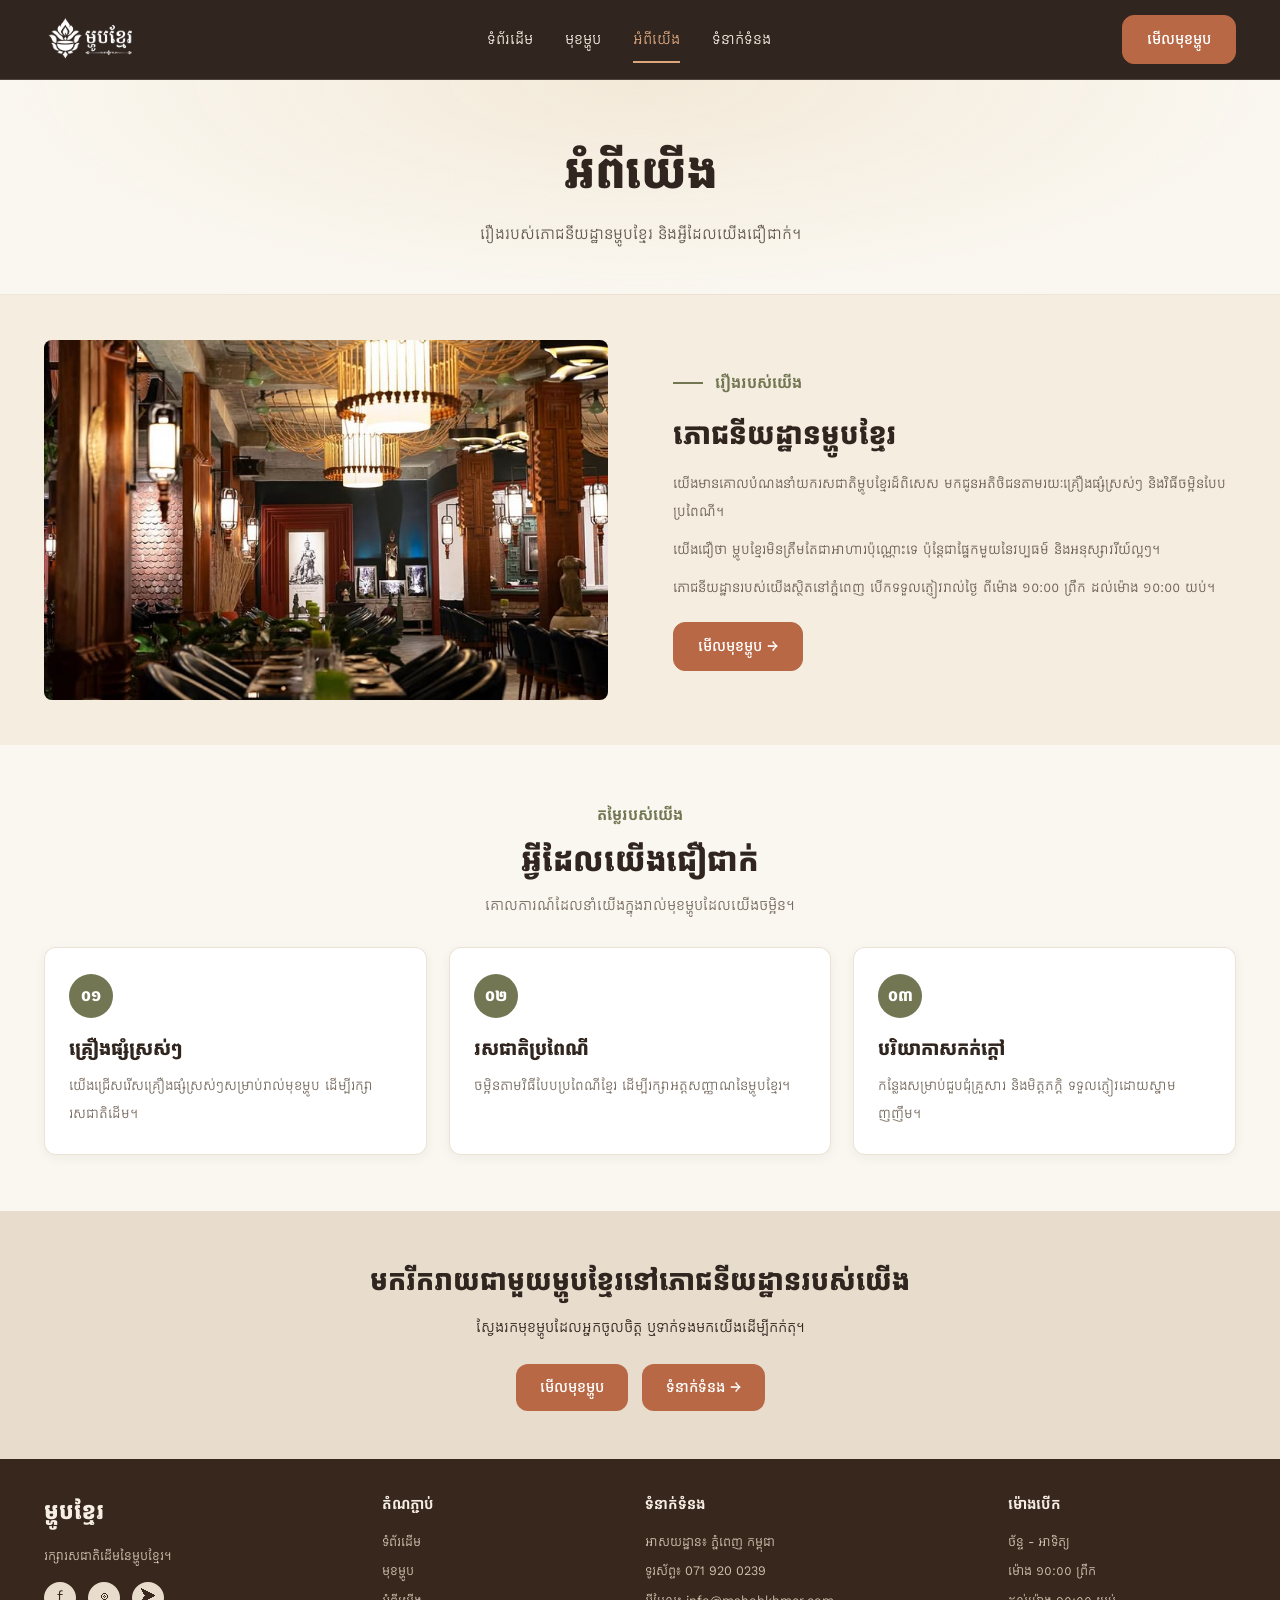
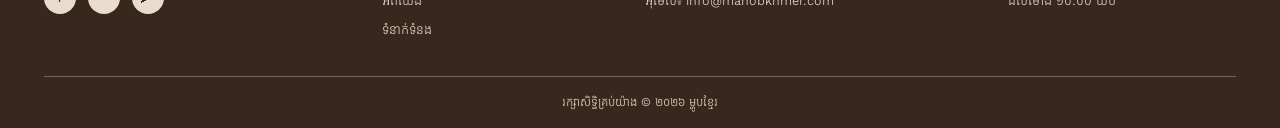
==== pages/about.html @ 367880a3 "first push" ====
<!DOCTYPE html>
<html lang="km">

<head>
    <meta charset="UTF-8">
    <meta name="viewport" content="width=device-width, initial-scale=1.0">

    <title>ម្ហូបខ្មែរ | ភោជនីយដ្ឋានខ្មែរ</title>

    <!-- Khmer font -->
    <link rel="preconnect" href="https://fonts.googleapis.com">
    <link rel="preconnect" href="https://fonts.gstatic.com" crossorigin>
    <link href="https://fonts.googleapis.com/css2?family=Kantumruy+Pro:wght@400;500;600;700&display=swap"
        rel="stylesheet">

    <!-- Custom CSS -->
    <link rel="stylesheet" href="../css/page.css">
    <link rel="stylesheet" href="../css/style.css">
</head>

<body>

    <!-- ================= NAVBAR ================= -->
    <header class="navbar">
        <nav class="container" aria-label="ម៉ឺនុយមេ">

            <!-- Logo -->
            <a href="index.html" class="logo">
                <img src="../images/logo.png" alt="ម្ហូបខ្មែរ" class="logo-img">
            </a>

            <!-- Navigation -->
            <div class="nav-links" id="nav-links">
                <a href="index.html" class="nav-link">ទំព័រដើម</a>
                <a href="menu.html" class="nav-link">មុខម្ហូប</a>
                <a href="about.html" class="nav-link active" aria-current="page">អំពីយើង</a>
                <a href="contact.html" class="nav-link">ទំនាក់ទំនង</a>
            </div>

            <!-- CTA button -->
            <a href="menu.html" class="btn-primary nav-cta">
                មើលមុខម្ហូប
            </a>

            <!-- Mobile menu button -->
            <button class="nav-toggle" type="button" aria-label="បើក/បិទម៉ឺនុយ" aria-expanded="false"
                aria-controls="nav-links">
                <span></span>
                <span></span>
                <span></span>
            </button>

        </nav>
    </header>


    <main>

        <!-- ================= PAGE BANNER ================= -->
        <section class="page-hero">

                <h1>អំពីយើង</h1>

                <p class="page-lead">
                    រឿងរបស់ភោជនីយដ្ឋានម្ហូបខ្មែរ
                    និងអ្វីដែលយើងជឿជាក់។
                </p>
            </div>
        </section>


        <!-- ================= OUR STORY ================= -->
        <section class="about-section" id="story">

            <div class="container about-grid">

                <div class="about-image">
                    <img src="../images/restaurant.png" alt="បរិយាកាសភោជនីយដ្ឋានម្ហូបខ្មែរ" loading="lazy">
                </div>

                <div class="about-content">

                    <p class="eyebrow">
                        <span class="eyebrow-line"></span>
                        រឿងរបស់យើង
                    </p>

                    <h2>ភោជនីយដ្ឋានម្ហូបខ្មែរ</h2>

                    <p>
                        យើងមានគោលបំណងនាំយករសជាតិម្ហូបខ្មែរដ៏ពិសេស
                        មកជូនអតិថិជនតាមរយៈគ្រឿងផ្សំស្រស់ៗ
                        និងវិធីចម្អិនបែបប្រពៃណី។
                    </p>

                    <p>
                        យើងជឿថា ម្ហូបខ្មែរមិនត្រឹមតែជាអាហារប៉ុណ្ណោះទេ
                        ប៉ុន្តែជាផ្នែកមួយនៃវប្បធម៌ និងអនុស្សាវរីយ៍ល្អៗ។
                    </p>

                    <p>
                        ភោជនីយដ្ឋានរបស់យើងស្ថិតនៅភ្នំពេញ
                        បើកទទួលភ្ញៀវរាល់ថ្ងៃ ពីម៉ោង ១០:០០ ព្រឹក ដល់ម៉ោង ១០:០០ យប់។
                    </p>

                    <a href="menu.html" class="btn-primary about-button">
                        មើលមុខម្ហូប →
                    </a>

                </div>

            </div>
        </section>


        <!-- ================= VALUES ================= -->
        <section class="values-section">
            <div class="container">

                <div class="section-heading">
                    <p class="section-label">តម្លៃរបស់យើង</p>

                    <h2>អ្វីដែលយើងជឿជាក់</h2>

                    <p>គោលការណ៍ដែលនាំយើងក្នុងរាល់មុខម្ហូបដែលយើងចម្អិន។</p>
                </div>

                <div class="values-grid">

                    <article class="value-card">
                        <div class="value-number">០១</div>
                        <h3>គ្រឿងផ្សំស្រស់ៗ</h3>
                        <p>
                            យើងជ្រើសរើសគ្រឿងផ្សំស្រស់ៗសម្រាប់រាល់មុខម្ហូប
                            ដើម្បីរក្សារសជាតិដើម។
                        </p>
                    </article>

                    <article class="value-card">
                        <div class="value-number">០២</div>
                        <h3>រសជាតិប្រពៃណី</h3>
                        <p>
                            ចម្អិនតាមវិធីបែបប្រពៃណីខ្មែរ
                            ដើម្បីរក្សាអត្តសញ្ញាណនៃម្ហូបខ្មែរ។
                        </p>
                    </article>

                    <article class="value-card">
                        <div class="value-number">០៣</div>
                        <h3>បរិយាកាសកក់ក្តៅ</h3>
                        <p>
                            កន្លែងសម្រាប់ជួបជុំគ្រួសារ និងមិត្តភក្តិ
                            ទទួលភ្ញៀវដោយស្នាមញញឹម។
                        </p>
                    </article>

                </div>

            </div>
        </section>


        <!-- ================= CTA ================= -->
        <section class="cta-band">
            <div class="container">
                <h2>មករីករាយជាមួយម្ហូបខ្មែរនៅភោជនីយដ្ឋានរបស់យើង</h2>
                <p>ស្វែងរកមុខម្ហូបដែលអ្នកចូលចិត្ត ឬទាក់ទងមកយើងដើម្បីកក់តុ។</p>
                <div class="cta-buttons">
                    <a href="menu.html" class="btn-light">មើលមុខម្ហូប</a>
                    <a href="contact.html" class="btn-ghost">ទំនាក់ទំនង →</a>
                </div>
            </div>
        </section>

    </main>


    <!-- ================= FOOTER ================= -->
    <footer class="footer">

        <div class="container">

            <div class="footer-grid">

                <!-- Brand -->
                <div>
                    <a href="index.html" class="footer-logo">
                        ម្ហូបខ្មែរ
                    </a>

                    <p class="footer-description">
                        រក្សារសជាតិដើមនៃម្ហូបខ្មែរ។
                    </p>
                    <div class="social-links">
                        <a href="#" aria-label="Facebook">f</a>
                        <a href="#" aria-label="Instagram">◎</a>
                        <a href="#" aria-label="Telegram">➤</a>
                    </div>
                </div>


                <!-- Quick links -->
                <div>
                    <h3>តំណភ្ជាប់</h3>
                    <ul>
                        <li><a href="index.html">ទំព័រដើម</a></li>
                        <li><a href="menu.html">មុខម្ហូប</a></li>
                        <li><a href="about.html">អំពីយើង</a></li>
                        <li><a href="contact.html">ទំនាក់ទំនង</a></li>
                    </ul>
                </div>


                <!-- Contact -->
                <div>
                    <h3>ទំនាក់ទំនង</h3>
                    <ul>
                        <li>អាសយដ្ឋាន៖ ភ្នំពេញ កម្ពុជា</li>
                        <li>ទូរស័ព្ទ៖ <a href="tel:0719200239">071 920 0239</a></li>
                        <li>អ៊ីមែល៖ <a href="mailto:info@mahobkhmer.com">info@mahobkhmer.com</a></li>
                    </ul>
                </div>


                <!-- Opening hours -->
                <div>
                    <h3>ម៉ោងបើក</h3>
                    <p>ច័ន្ទ - អាទិត្យ</p>
                    <p>ម៉ោង ១០:០០ ព្រឹក</p>
                    <p>ដល់ម៉ោង ១០:០០ យប់</p>
                </div>

            </div>

            <div class="footer-bottom">
                <p>រក្សាសិទ្ធិគ្រប់យ៉ាង © ២០២៦ ម្ហូបខ្មែរ</p>
            </div>

        </div>

    </footer>


    <!-- Mobile menu toggle -->
    <script>
        const toggle = document.querySelector(".nav-toggle");
        const links = document.getElementById("nav-links");

        toggle.addEventListener("click", () => {
            const open = links.classList.toggle("is-open");
            toggle.setAttribute("aria-expanded", open);
        });

        links.addEventListener("click", (e) => {
            if (e.target.closest("a")) {
                links.classList.remove("is-open");
                toggle.setAttribute("aria-expanded", "false");
            }
        });
    </script>

</body>

</html>
---- css/page.css ----
/* ========================================
   PAGES.CSS: shared by menu, about, contact
   Load AFTER style.css (uses its colour variables)
======================================== */

/* ----- Page banner ----- */
.page-hero {
    padding: 56px 0 44px;
    text-align: center;
    background:
        radial-gradient(ellipse at 50% 0%, #F3E9D8 0%, rgba(250, 247, 240, 0) 70%),
        var(--ivory);
    border-bottom: 1px solid rgba(232, 221, 204, 0.6);
}

.page-hero h1 {
    font-size: clamp(32px, 4.4vw, 48px);
    font-weight: 700;
    line-height: 1.5;
    letter-spacing: -0.5px;
    color: var(--espresso);
}

.page-lead {
    max-width: 560px;
    margin: 10px auto 0;
    color: #62584F;
    font-size: 16px;
    line-height: 2;
    text-wrap: pretty;
}


/* ----- Menu page ----- */
.menu-tabs {
    position: sticky;
    top: var(--navbar-height);
    z-index: 50;
    background: rgba(250, 247, 240, 0.96);
    border-bottom: 1px solid rgba(232, 221, 204, 0.6);
}

.menu-tabs-inner {
    display: flex;
    gap: 10px;
    padding-top: 14px;
    padding-bottom: 14px;
    overflow-x: auto;
    scrollbar-width: none;
}

.menu-tabs-inner::-webkit-scrollbar {
    display: none;
}

.menu-tab {
    flex-shrink: 0;
    padding: 6px 18px;
    border: 1px solid var(--sand);
    border-radius: 999px;
    background: var(--white);
    color: var(--espresso);
    font-size: 14px;
    transition: all 0.2s ease;
}

.menu-tab:hover {
    border-color: var(--terracotta);
    background: var(--terracotta);
    color: var(--white);
}

.menu-category {
    padding: 44px 0 8px;
}

.category-title {
    display: flex;
    align-items: center;
    gap: 14px;
    margin-bottom: 22px;
}

.category-title h2 {
    font-size: 26px;
    font-weight: 700;
    line-height: 1.6;
    color: var(--espresso);
}

.category-title .eyebrow-line {
    width: 30px;
}

.category-count {
    color: #766A5F;
    font-size: 14px;
}

.menu-grid {
    display: grid;
    grid-template-columns: repeat(auto-fill, minmax(240px, 1fr));
    gap: 22px;
}


/* ----- Call-to-action band ----- */
.cta-band {
    margin-top: 56px;
    padding: 48px 0;
    background: var(--sand);
    color: var(--espresso);
    text-align: center;
}

.cta-band h2 {
    font-size: 28px;
    font-weight: 700;
    line-height: 1.6;
    text-wrap: balance;
}

.cta-band p {
    max-width: 520px;
    margin: 8px auto 0;
    color: var(--espresso);
    font-size: 15px;
    line-height: 2;
}

.cta-buttons {
    display: flex;
    flex-wrap: wrap;
    justify-content: center;
    gap: 14px;
    margin-top: 22px;
}

.btn-light {
    display: inline-block;
    padding: 10px 24px;
    border-radius: 12px;
    background: var(--terracotta);
    color: var(--white);
    font-size: 15px;
    font-weight: 500;
    transition: all 0.25s ease;
}

.btn-light:hover {
    transform: translateY(-2px);
    background: var(--terracotta-dark);
}

.btn-ghost {
    display: inline-block;
    padding: 10px 24px;
    border-radius: 12px;
    background: var(--terracotta);
    color: var(--white);
    font-size: 15px;
    font-weight: 500;
    transition: all 0.25s ease;
}

.btn-ghost:hover {
    background: var(--terracotta-dark);
    color: var(--white);
}


/* ----- About page ----- */
.values-section {
    padding: 56px 0 0;
}

.values-grid {
    display: grid;
    grid-template-columns: repeat(3, minmax(0, 1fr));
    gap: 22px;
}

.value-card {
    padding: 26px 24px;
    background: var(--white);
    border: 1px solid rgba(232, 221, 204, 0.8);
    border-radius: 12px;
    box-shadow: 0 3px 12px rgba(48, 37, 31, 0.05);
    transition: transform 0.3s ease, box-shadow 0.3s ease;
}

.value-card:hover {
    transform: translateY(-5px);
    box-shadow: 0 12px 25px rgba(48, 37, 31, 0.10);
}

.value-number {
    display: flex;
    align-items: center;
    justify-content: center;
    width: 44px;
    height: 44px;
    margin-bottom: 14px;
    border-radius: 50%;
    background: var(--olive);
    color: var(--white);
    font-weight: 700;
}

.value-card h3 {
    margin-bottom: 6px;
    font-size: 19px;
    font-weight: 700;
}

.value-card p {
    color: #766A5F;
    font-size: 14px;
    line-height: 2;
}


/* ----- Contact page ----- */
.contact-section {
    padding: 56px 0;
}

.contact-grid {
    display: grid;
    grid-template-columns: 0.9fr 1.1fr;
    gap: 40px;
    align-items: start;
}

.contact-info {
    display: flex;
    flex-direction: column;
    gap: 14px;
}

.contact-item {
    display: flex;
    align-items: flex-start;
    gap: 14px;
    padding: 16px 18px;
    background: var(--white);
    border: 1px solid rgba(232, 221, 204, 0.8);
    border-radius: 12px;
}

.contact-icon {
    display: flex;
    align-items: center;
    justify-content: center;
    width: 40px;
    height: 40px;
    flex-shrink: 0;
    border-radius: 50%;
    background: #F3E9D8;
    color: var(--terracotta-dark);
}

.contact-icon svg {
    width: 20px;
    height: 20px;
    fill: none;
    stroke: currentColor;
    stroke-width: 1.8;
    stroke-linecap: round;
    stroke-linejoin: round;
}

.contact-item strong {
    display: block;
    font-size: 15px;
    font-weight: 700;
}

.contact-item span,
.contact-item a {
    color: #766A5F;
    font-size: 14px;
    overflow-wrap: anywhere;
}

.contact-item a:hover {
    color: var(--terracotta-dark);
}

.contact-form {
    padding: 28px;
    background: var(--white);
    border: 1px solid rgba(232, 221, 204, 0.8);
    border-radius: 14px;
    box-shadow: 0 8px 24px rgba(48, 37, 31, 0.06);
}

.contact-form h2 {
    margin-bottom: 4px;
    font-size: 24px;
    font-weight: 700;
    line-height: 1.6;
}

.form-note {
    margin-bottom: 20px;
    color: #766A5F;
    font-size: 14px;
}

.form-row {
    display: grid;
    grid-template-columns: 1fr 1fr;
    gap: 16px;
}

.form-group {
    margin-bottom: 16px;
}

.form-group label {
    display: block;
    margin-bottom: 4px;
    font-size: 14px;
    font-weight: 600;
}

.form-group input,
.form-group textarea {
    width: 100%;
    padding: 11px 14px;
    border: 1px solid var(--sand);
    border-radius: 12px;
    background: var(--ivory);
    color: var(--espresso);
    font-family: inherit;
    font-size: 15px;
    transition: border-color 0.2s ease, box-shadow 0.2s ease;
}

.form-group textarea {
    min-height: 140px;
    resize: vertical;
}

.form-group input:focus,
.form-group textarea:focus {
    outline: none;
    border-color: var(--terracotta);
    box-shadow: 0 0 0 3px rgba(185, 104, 69, 0.15);
}

button.btn-primary {
    cursor: pointer;
    font-family: inherit;
}

.map-wrap {
    margin-top: 40px;
    overflow: hidden;
    border: 1px solid rgba(232, 221, 204, 0.8);
    border-radius: 14px;
    box-shadow: 0 8px 24px rgba(48, 37, 31, 0.06);
}

.map-wrap iframe {
    display: block;
    width: 100%;
    height: 340px;
    border: 0;
}


/* ----- Responsive ----- */
@media (max-width: 1024px) {
    .contact-grid {
        grid-template-columns: 1fr;
        gap: 28px;
    }
}

@media (max-width: 768px) {
    .values-grid {
        grid-template-columns: 1fr;
    }

    .page-hero {
        padding: 40px 0 32px;
    }

    .category-title h2 {
        font-size: 22px;
    }

    .cta-band h2 {
        font-size: 23px;
    }
}

@media (max-width: 640px) {
    .menu-grid {
        grid-template-columns: 1fr;
        gap: 18px;
    }

    .form-row {
        grid-template-columns: 1fr;
        gap: 0;
    }

    .contact-form {
        padding: 22px 18px;
    }

    .map-wrap iframe {
        height: 280px;
    }
}
---- css/style.css ----
/* ========================================
   1. DESIGN SYSTEM
======================================== */
:root {
    --ivory: #FAF7F0;
    --white: #FFFFFF;
    --espresso: #30251F;
    --olive: #727653;
    --sand: #E8DDCC;
    --terracotta: #B96845;
    --terracotta-dark: #965035;

    /* Navbar colours (espresso navbar) */
    --nav-text: #F7EFE3;
    --nav-accent: #DCA77E;
    --nav-line: rgba(232, 221, 204, 0.18);

    --navbar-height: 80px;
    --container-width: 1240px;
    --gutter: 24px;
}

* {
    box-sizing: border-box;
    margin: 0;
    padding: 0;
}

html {
    scroll-behavior: smooth;
    scroll-padding-top: var(--navbar-height);
}

body {
    font-family: "Kantumruy Pro", sans-serif;
    background: var(--ivory);
    color: var(--espresso);
    line-height: 1.8;
    overflow-x: hidden;
}

/* Space for the fixed navbar */
main {
    padding-top: var(--navbar-height);
}

a {
    text-decoration: none;
    color: inherit;
}

img {
    display: block;
    width: 100%;
    object-fit: cover;
}

ul {
    list-style: none;
}

:focus-visible {
    outline: 2px solid var(--terracotta);
    outline-offset: 3px;
}

/* Keep page content inside the viewport */
.container {
    width: 100%;
    max-width: var(--container-width);
    margin-left: auto;
    margin-right: auto;
    padding-left: var(--gutter);
    padding-right: var(--gutter);
}


/* ========================================
   2. NAVBAR (espresso)
======================================== */
.navbar {
    position: fixed;
    top: 0;
    left: 0;
    width: 100%;
    height: var(--navbar-height);
    z-index: 1000;
    background: var(--espresso);
    border-bottom: 1px solid var(--nav-line);
}

.navbar :focus-visible {
    outline-color: var(--nav-accent);
}

.navbar nav {
    display: flex;
    align-items: center;
    justify-content: space-between;
    gap: 24px;
    height: 100%;
}

.logo {
    flex-shrink: 0;
}

.logo-img {
    height: 100px;
    width: auto;
    /* If your logo is dark and hard to see on espresso, uncomment this
       to turn it cream-white:
    filter: brightness(0) invert(1); */
}

.nav-links {
    display: flex;
    align-items: center;
    gap: 32px;
}

.nav-link {
    position: relative;
    color: var(--nav-text);
    font-size: 15px;
    transition: color 0.2s ease;
}

.nav-link:hover,
.nav-link.active {
    color: var(--nav-accent);
}

.nav-link.active::after {
    content: "";
    position: absolute;
    bottom: -10px;
    left: 0;
    width: 100%;
    height: 2px;
    background: var(--nav-accent);
}

.nav-cta {
    flex-shrink: 0;
}

.nav-toggle {
    display: none;
    flex-direction: column;
    justify-content: center;
    gap: 5px;
    width: 42px;
    height: 42px;
    padding: 10px;
    border: 1px solid rgba(232, 221, 204, 0.35);
    border-radius: 10px;
    background: transparent;
    cursor: pointer;
}

.nav-toggle span {
    display: block;
    height: 2px;
    background: var(--nav-text);
    transition: transform 0.2s ease, opacity 0.2s ease;
}

.nav-toggle[aria-expanded="true"] span:nth-child(1) {
    transform: translateY(7px) rotate(45deg);
}

.nav-toggle[aria-expanded="true"] span:nth-child(2) {
    opacity: 0;
}

.nav-toggle[aria-expanded="true"] span:nth-child(3) {
    transform: translateY(-7px) rotate(-45deg);
}


/* ========================================
   3. BUTTONS
======================================== */
.btn-primary,
.btn-outline {
    display: inline-block;
    padding: 10px 24px;
    border-radius: 12px;
    font-size: 15px;
    font-weight: 500;
    text-align: center;
    transition: all 0.25s ease;
}

.btn-primary {
    color: var(--white);
    background: var(--terracotta);
    border: 1px solid var(--terracotta);
}

.btn-primary:hover {
    background: var(--terracotta-dark);
    border-color: var(--terracotta-dark);
    color: var(--white);
    transform: translateY(-2px);
}

.btn-outline {
    color: var(--terracotta-dark);
    background: transparent;
    border: 1px solid var(--terracotta);
}

.btn-outline:hover {
    background: var(--terracotta);
    color: var(--white);
}


/* ========================================
   4. HERO SECTION
======================================== */
.hero {
    position: relative;
    isolation: isolate;          /* makes z-index: -1 work */
    overflow: hidden;
    background:
        radial-gradient(ellipse at 76% 45%, #F3E9D8 0%, rgba(250, 247, 240, 0) 60%),
        var(--ivory);
}

.hero::before {
    content: "";
    position: absolute;
    inset: 0;
    z-index: -1;
    background: url("../images/pattern-khmer.png") center / 260px repeat;
    mix-blend-mode: multiply;
    opacity: 0.14;
    -webkit-mask-image: linear-gradient(to bottom, #000 55%, transparent 100%);
    mask-image: linear-gradient(to bottom, #000 55%, transparent 100%);
    pointer-events: none;
}

.hero-grid {
    display: grid;
    grid-template-columns: 1.05fr 0.95fr;
    align-items: center;
    gap: 48px;
    min-height: min(calc(100vh - var(--navbar-height)), 810px);
    padding-top: 56px;
    padding-bottom: 64px;
}

.hero-content {
    position: relative;
    z-index: 2;
}

.eyebrow {
    display: flex;
    align-items: center;
    gap: 12px;
    color: var(--olive);
    font-size: 16px;
    font-weight: 600;
    margin-bottom: 14px;
}

.eyebrow-line {
    width: 30px;
    height: 2px;
    flex-shrink: 0;
    background: var(--olive);
}

.hero h1 {
    font-size: clamp(40px, 4.6vw, 62px);
    font-weight: 700;
    line-height: 1.45;
    letter-spacing: -1px;
    color: var(--espresso);
}

.hero h1 span {
    color: var(--terracotta);
}

.hero-description {
    max-width: 480px;
    margin-top: 18px;
    color: #62584F;
    font-size: 17px;
    line-height: 2;
    text-wrap: pretty;
}

.hero-buttons {
    display: flex;
    flex-wrap: wrap;
    gap: 16px;
    margin-top: 26px;
}

/* Facts row */
.hero-facts {
    display: flex;
    flex-wrap: wrap;
    gap: 14px 32px;
    max-width: 520px;
    margin-top: 36px;
    padding-top: 22px;
    border-top: 1px solid var(--sand);
}

.hero-facts strong {
    display: block;
    color: var(--espresso);
    font-size: 14px;
    font-weight: 700;
}

.hero-facts span {
    color: #766A5F;
    font-size: 13px;
}

/* Arched image */
.hero-visual {
    position: relative;
    justify-self: center;
    width: 100%;
    max-width: 440px;
}

.hero-visual::before {
    content: "";
    position: absolute;
    inset: 0;
    transform: translate(18px, 18px);
    border: 2px solid var(--terracotta);
    border-radius: 50% 50% 24px 24px / 36% 36% 24px 24px;
    opacity: 0.55;
}

/* Smooth animation for every moving part */
.hero-visual::before,
.hero-arch,
.hero-arch img,
.hero-circle,
.hero-dish-card {
    transition-property: transform, box-shadow, opacity;
    transition-duration: 0.5s;
    transition-timing-function: cubic-bezier(0.22, 1, 0.36, 1);
}

@media (hover: hover) {

    /* Outline frame snaps closer to the image */
    .hero-visual:hover::before {
        transform: translate(8px, 8px);
        opacity: 0.9;
    }

    /* Image lifts, shadow deepens, photo slowly zooms */
    .hero-visual:hover .hero-arch {
        transform: translateY(-6px);
        box-shadow: 0 34px 64px rgba(48, 37, 31, 0.26);
    }

    .hero-visual:hover .hero-arch img {
        transform: scale(1.07);
    }

    /* Olive badge moves right and up (fixed: translate, not translateY) */
    .hero-visual:hover .hero-circle {
        transform: translate(8px, -8px);
    }

    /* Dish card floats up; lifts higher when hovered directly */
    .hero-visual:hover .hero-dish-card {
        transform: translateY(-8px);
    }

    .hero-visual .hero-dish-card:hover {
        transform: translateY(-12px) scale(1.05);
        box-shadow: 0 22px 40px rgba(48, 37, 31, 0.22);
    }
}

.hero-arch {
    position: relative;
    aspect-ratio: 4 / 5;
    overflow: hidden;
    background: var(--sand);
    border-radius: 50% 50% 24px 24px / 36% 36% 24px 24px;
    box-shadow: 0 24px 50px rgba(48, 37, 31, 0.18);
}

.hero-arch img {
    height: 100%;
}

/* Round olive badge */
.hero-circle {
    position: absolute;
    z-index: 2;
    top: 28px;
    right: -28px;
    display: grid;
    place-content: center;
    width: 96px;
    height: 96px;
    border: 4px solid var(--ivory);
    border-radius: 50%;
    background: var(--olive);
    color: var(--white);
    font-size: 13px;
    font-weight: 600;
    line-height: 1.5;
    text-align: center;
    box-shadow: 0 10px 24px rgba(48, 37, 31, 0.18);
}

/* Floating dish card */
.hero-dish-card {
    position: absolute;
    z-index: 2;
    left: -36px;
    bottom: 56px;
    display: flex;
    flex-direction: column;
    padding: 14px 20px;
    background: var(--white);
    border: 1px solid rgba(232, 221, 204, 0.8);
    border-radius: 14px;
    box-shadow: 0 14px 32px rgba(48, 37, 31, 0.14);
    line-height: 1.6;
    transition: transform 0.25s ease;
}

.hero-dish-card:hover {
    transform: translateY(-4px);
}

.hero-dish-label {
    color: var(--olive);
    font-size: 12px;
    font-weight: 600;
}

.hero-dish-card strong {
    color: var(--espresso);
    font-size: 18px;
    font-weight: 700;
}

.hero-dish-price {
    color: var(--terracotta-dark);
    font-size: 14px;
    font-weight: 700;
}

/* ========================================
   SPECIALTY SECTION
======================================== */
.specialty-section {
    padding: 55px 0 35px;
    background: var(--ivory);
    border-top: 1px solid var(--sand);
}

.specialty-row {
    display: grid;
    grid-template-columns: 1fr 1fr;
    align-items: center;
    gap: 56px;
    margin-bottom: 40px;
}

.food-card:hover {
    transform: translateY(-5px);
    box-shadow: 0 12px 25px rgba(48, 37, 31, 0.10);
}

.specialty-image img {
    height: 340px;
    border-radius: 12px;
    box-shadow: 0 12px 30px rgba(48, 37, 31, 0.12);
    transition: transform 0.3s ease,
        box-shadow 0.3s ease;
}

.specialty-image img:hover {
    transform: translateY(-5px);
    box-shadow: 0 12px 30px rgba(48, 37, 31, 0.12);
}

.specialty-content h2 {
    margin-bottom: 12px;
    color: var(--espresso);
    font-size: 30px;
    font-weight: 700;
    line-height: 1.6;
    text-wrap: balance;
}

.specialty-content > p:not(.eyebrow) {
    margin-bottom: 20px;
    max-width: 460px;
    color: #6B5F54;
    font-size: 15px;
    line-height: 2;
    text-wrap: pretty;
}

/* Row 2: put the text on the left, image on the right */
.specialty-row.reverse .specialty-image {
    order: 2;
}

@media (max-width: 1024px) {
    .specialty-row {
        gap: 32px;
    }

    .specialty-image img {
        height: 280px;
    }
}

@media (max-width: 640px) {
    .specialty-row {
        grid-template-columns: 1fr;
        gap: 22px;
        margin-bottom: 36px;
    }

    .specialty-row.reverse .specialty-image {
        order: 0;
    }

    .specialty-image img {
        height: 230px;
    }

    .specialty-content h2 {
        font-size: 25px;
    }
}

/* ========================================
   5. SECTION HEADINGS
======================================== */
.all-section {
    padding: 35px 0 55px;
    background: var(--ivory);
}

.section-heading {
    text-align: center;
    margin-bottom: 28px;
}

.section-label {
    color: var(--olive);
    font-weight: 600;
    margin-bottom: 5px;
}

.section-heading h2,
.about-content h2 {
    color: var(--espresso);
    font-size: 32px;
    font-weight: 700;
    line-height: 1.6;
}

.section-heading>p:last-child {
    margin-top: 6px;
    color: #766A5F;
    font-size: 15px;
}


/* ========================================
   6. FOOD CARDS
======================================== */
.food-grid {
    display: grid;
    grid-template-columns: repeat(4, minmax(0, 1fr));
    gap: 22px;
}

.food-card {
    overflow: hidden;
    background: var(--white);
    border: 1px solid rgba(232, 221, 204, 0.8);
    border-radius: 10px;
    box-shadow: 0 3px 12px rgba(48, 37, 31, 0.05);
    transition: transform 0.3s ease,
        box-shadow 0.3s ease;
}

.food-card:hover {
    transform: translateY(-5px);
    box-shadow: 0 12px 25px rgba(48, 37, 31, 0.10);
}

.food-image {
    height: 155px;
    object-fit: cover;
}

.food-content {
    padding: 12px;
}

.food-category {
    color: var(--olive);
    font-size: 12px;
    font-weight: 500;
}

.food-content h3 {
    margin-top: 4px;
    font-size: 19px;
    font-weight: 700;
}

.food-description {
    min-height: 58px;
    margin-top: 8px;
    color: #766A5F;
    font-size: 13px;
    line-height: 1.9;
}

.food-footer {
    display: flex;
    justify-content: space-between;
    align-items: center;
    flex-wrap: wrap;
    gap: 6px;
    margin-top: 12px;
}

.food-price {
    color: var(--terracotta-dark);
    font-size: 14px;
    font-weight: 700;
}

.food-link {
    color: var(--terracotta-dark);
    font-size: 12px;
    transition: color 0.2s ease;
}

.food-link:hover {
    color: var(--terracotta);
}


/* ========================================
   7. ABOUT SECTION
======================================== */
.about-section {
    padding: 45px 0;
    background: #F5EDDF;
}

.about-grid {
    display: grid;
    grid-template-columns: 1fr 1fr;
    align-items: center;
    gap: 65px;
}

.about-image img {
    height: 360px;
    border-radius: 8px;
    object-fit: cover;
    transition: transform 0.3s ease,
        box-shadow 0.3s ease;
}

.about-image img:hover{
    transform: translateY(-5px);
    box-shadow: 0 12px 30px rgba(48, 37, 31, 0.12);
}

.about-content h2 {
    font-size: 29px;
    margin-bottom: 12px;
}

.about-content>p:not(.eyebrow) {
    margin-bottom: 10px;
    color: #6B5F54;
    font-size: 14px;
    line-height: 2;
}

.about-button {
    margin-top: 10px;
}


/* ========================================
   8. FOOTER
======================================== */
.footer {
    background: #38271D;
    color: #F7EFE3;
    padding-top: 32px;
}

.footer-grid {
    display: grid;
    grid-template-columns: 1.2fr 0.9fr 1.3fr 0.9fr;
    gap: 35px;
    padding-bottom: 28px;
}

.footer-logo {
    font-size: 23px;
    font-weight: 700;
}

.footer-description {
    margin-top: 12px;
    color: #D8C8B6;
    font-size: 13px;
}

.footer h3 {
    margin-bottom: 12px;
    color: #F7EFE3;
    font-size: 15px;
    font-weight: 600;
}

.footer li,
.footer-grid>div>p:not(.footer-description) {
    margin-bottom: 6px;
    color: #D8C8B6;
    font-size: 13px;
    overflow-wrap: anywhere;
}

.footer a:hover {
    color: #DCA77E;
}


.social-links {
    display: flex;
    gap: 12px;
    margin-top: 14px;
}

.social-links a {
    display: flex;
    justify-content: center;
    align-items: center;
    width: 32px;
    height: 32px;
    border-radius: 50%;
    background: #E8DDCC;
    color: #38271D;
    transition: background 0.2s ease, color 0.2s ease, transform 0.2s ease;
}

.social-links svg {
    width: 16px;
    height: 16px;
    fill: currentColor;
}

.social-links a:hover {
    background: var(--terracotta);
    color: var(--white);
    transform: translateY(-2px);
}

.footer-bottom {
    padding: 15px 0;
    border-top: 1px solid rgba(232, 221, 204, 0.35);
    text-align: center;
    color: #D8C8B6;
    font-size: 12px;
}


/* ========================================
   9. RESPONSIVE DESIGN
======================================== */

/* Small laptops and tablets: collapse the nav */
@media (max-width: 1024px) {
    .nav-toggle {
        display: flex;
    }

    .nav-cta {
        display: none;
    }

    /* Dropdown panel: espresso to match the navbar */
    .nav-links {
        position: absolute;
        top: var(--navbar-height);
        left: 0;
        right: 0;
        flex-direction: column;
        align-items: stretch;
        gap: 0;
        padding: 8px var(--gutter) 16px;
        background: var(--espresso);
        border-bottom: 1px solid var(--nav-line);
        box-shadow: 0 16px 28px rgba(0, 0, 0, 0.25);
        display: none;
    }

    .nav-links.is-open {
        display: flex;
    }

    .nav-link {
        padding: 12px 0;
        font-size: 16px;
        border-bottom: 1px solid var(--nav-line);
    }

    .nav-link:last-child {
        border-bottom: 0;
    }

    .nav-link.active::after {
        bottom: 6px;
        width: 28px;
    }

    .hero-grid {
        grid-template-columns: 1fr 1fr;
    }

    .food-grid {
        grid-template-columns: repeat(2, minmax(0, 1fr));
    }

    .food-image {
        height: 220px;
    }

    .about-grid {
        gap: 35px;
    }

    .footer-grid {
        grid-template-columns: repeat(2, minmax(0, 1fr));
    }
}

/* Mobile phones */
@media (max-width: 680px) {
    .hero-grid {
        grid-template-columns: 1fr;
    }

    .hero-content {
        padding: 40px 0 28px;
    }

    .hero h1 {
        font-size: 38px;
    }

    .hero-description {
        font-size: 15px;
    }

    .hero-image {
        min-height: 290px;
        margin: 0 calc(-1 * var(--gutter));
    }

    .hero-image::before {
        background: linear-gradient(to bottom,
                var(--ivory),
                transparent 25%);
    }

    .all-section {
        padding: 35px 0;
    }

    .section-heading h2 {
        font-size: 27px;
    }

    .food-grid {
        grid-template-columns: 1fr;
        gap: 18px;
    }

    .food-image {
        height: 230px;
    }

    .food-content {
        padding: 16px;
    }

    .food-description {
        min-height: auto;
    }

    .about-grid {
        grid-template-columns: 1fr;
        gap: 25px;
    }

    .about-image img {
        height: 250px;
    }

    .about-content h2 {
        font-size: 25px;
    }

    .footer-grid {
        grid-template-columns: 1fr;
        gap: 25px;
    }
}

@media (prefers-reduced-motion: reduce) {
    html {
        scroll-behavior: auto;
    }

    * {
        transition: none !important;
    }
}
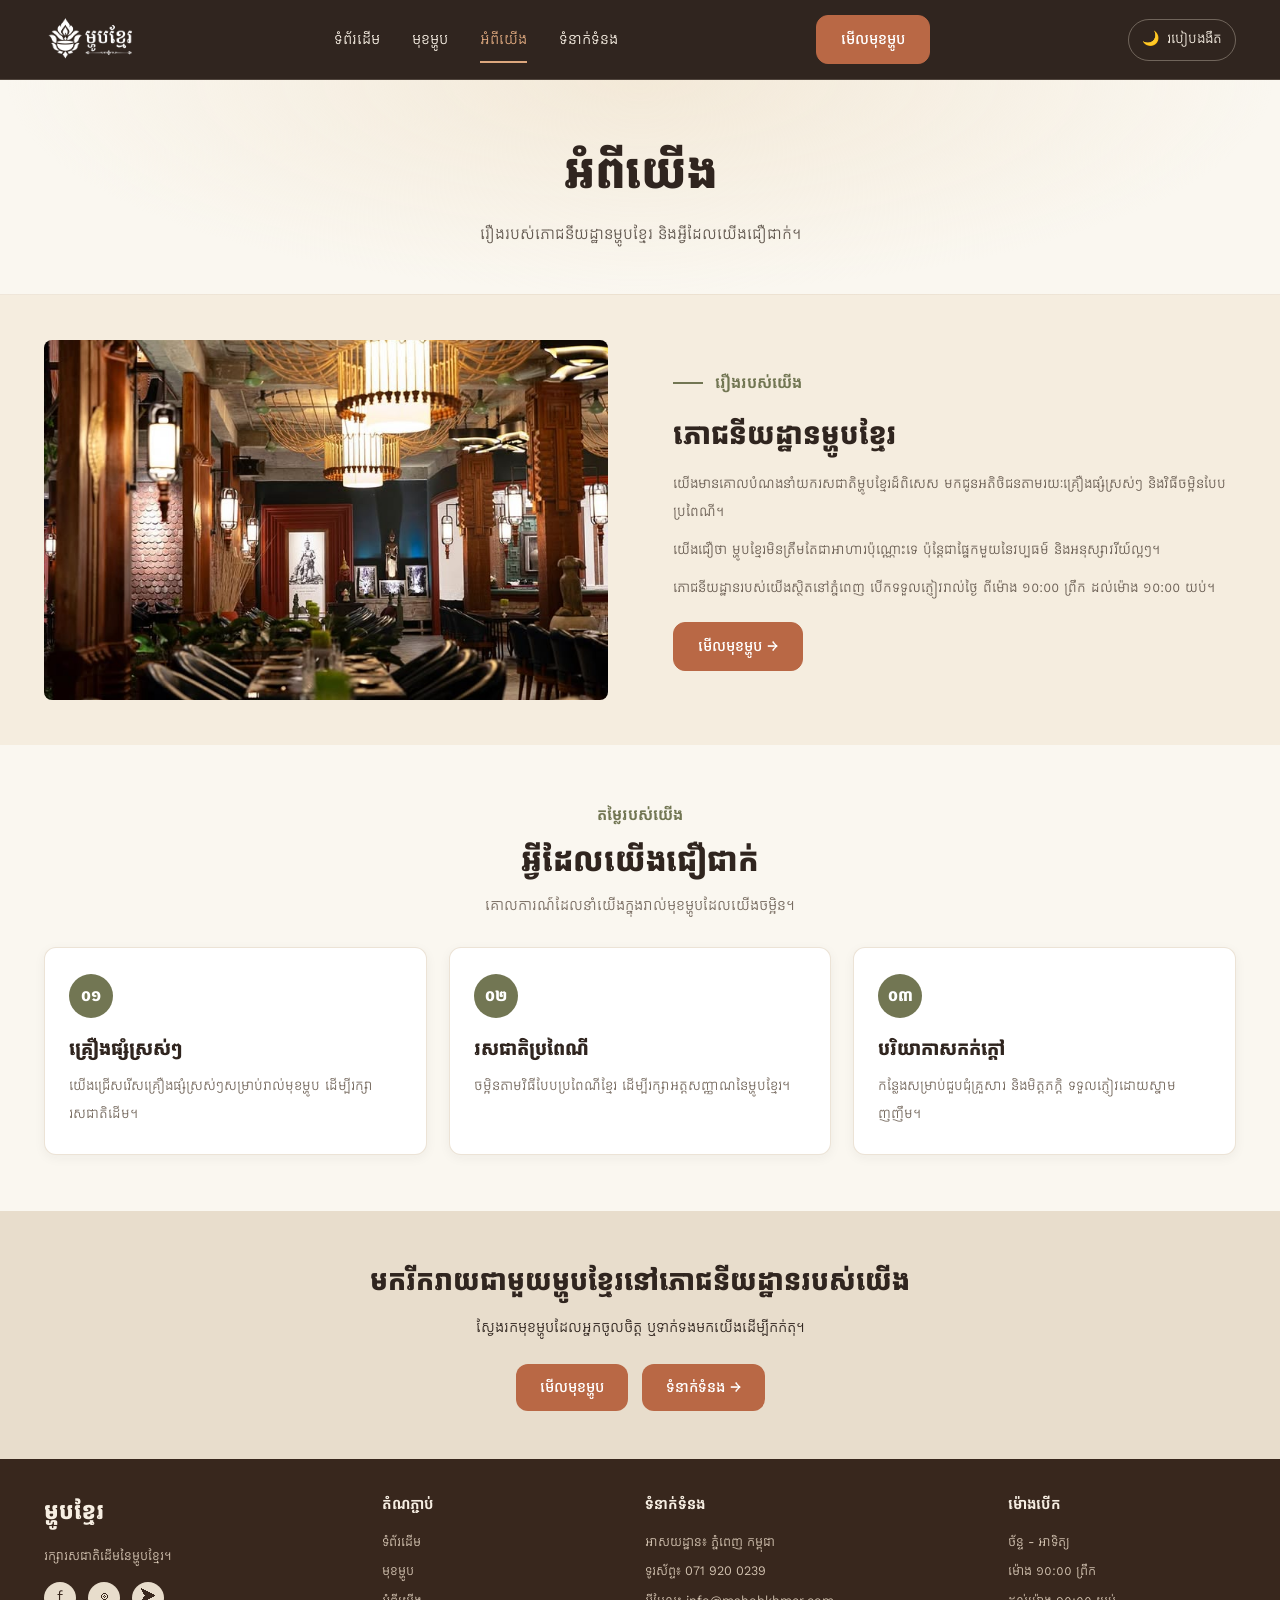
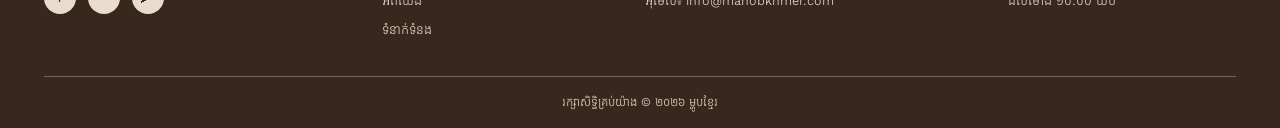
==== commit b391b506: "first commit of khmer food" ====
--- a/pages/about.html
+++ b/pages/about.html
@@ -2,6 +2,16 @@
 <html lang="km">
 
 <head>
+    <script>
+        (function () {
+            try {
+                var savedTheme = localStorage.getItem("khmer-food-theme");
+                if (savedTheme === "dark" || savedTheme === "light") {
+                    document.documentElement.setAttribute("data-theme", savedTheme);
+                }
+            } catch (error) {}
+        })();
+    </script>
     <meta charset="UTF-8">
     <meta name="viewport" content="width=device-width, initial-scale=1.0">
 
@@ -41,6 +51,13 @@
             <a href="menu.html" class="btn-primary nav-cta">
                 មើលមុខម្ហូប
             </a>
+
+            <!-- Dark / light mode toggle -->
+            <button class="theme-toggle" id="theme-toggle" type="button"
+                aria-label="ប្តូរទៅរបៀបងងឹត" aria-pressed="false">
+                <span class="theme-toggle-icon" aria-hidden="true">🌙</span>
+                <span class="theme-toggle-label">របៀបងងឹត</span>
+            </button>
 
             <!-- Mobile menu button -->
             <button class="nav-toggle" type="button" aria-label="បើក/បិទម៉ឺនុយ" aria-expanded="false"
@@ -259,6 +276,33 @@
         });
     </script>
 
+
+    <script>
+        (function () {
+            const root = document.documentElement;
+            const button = document.getElementById("theme-toggle");
+            if (!button) return;
+
+            function updateThemeButton() {
+                const isDark = root.getAttribute("data-theme") === "dark";
+                button.setAttribute("aria-pressed", String(isDark));
+                button.setAttribute("aria-label", isDark ? "ប្តូរទៅរបៀបភ្លឺ" : "ប្តូរទៅរបៀបងងឹត");
+                button.querySelector(".theme-toggle-icon").textContent = isDark ? "☀️" : "🌙";
+                button.querySelector(".theme-toggle-label").textContent = isDark ? "របៀបភ្លឺ" : "របៀបងងឹត";
+            }
+
+            updateThemeButton();
+            button.addEventListener("click", function () {
+                const nextTheme = root.getAttribute("data-theme") === "dark" ? "light" : "dark";
+                root.setAttribute("data-theme", nextTheme);
+                try {
+                    localStorage.setItem("khmer-food-theme", nextTheme);
+                } catch (error) {}
+                updateThemeButton();
+            });
+        })();
+    </script>
+
 </body>
 
 </html>
--- a/css/page.css
+++ b/css/page.css
@@ -415,4 +415,150 @@
     .map-wrap iframe {
         height: 280px;
     }
-}+}
+
+/* ========================================
+   DARK MODE
+   Activated by <html data-theme="dark">
+======================================== */
+html[data-theme="dark"] {
+    color-scheme: dark;
+    --ivory: #171613;
+    --white: #24221e;
+    --espresso: #f3eadf;
+    --olive: #a9ad83;
+    --sand: #454037;
+    --terracotta: #d58a65;
+    --terracotta-dark: #bd7451;
+    --nav-text: #f7efe3;
+    --nav-accent: #e5b18a;
+    --nav-line: rgba(232, 221, 204, 0.18);
+}
+
+html[data-theme="dark"] body {
+    background: #171613;
+    color: #eee5da;
+}
+
+html[data-theme="dark"] .navbar {
+    background: #100f0d;
+}
+
+html[data-theme="dark"] .page-hero {
+    background: radial-gradient(ellipse at 50% 0%, #30291f 0%, rgba(23, 22, 19, 0) 70%), #171613;
+    border-color: #39342c;
+}
+
+html[data-theme="dark"] .page-lead,
+html[data-theme="dark"] .category-count,
+html[data-theme="dark"] .section-heading > p:last-child,
+html[data-theme="dark"] .food-description,
+html[data-theme="dark"] .specialty-content > p:not(.eyebrow),
+html[data-theme="dark"] .about-content p,
+html[data-theme="dark"] .contact-info p,
+html[data-theme="dark"] .form-group label {
+    color: #c5bbae;
+}
+
+html[data-theme="dark"] .food-card,
+html[data-theme="dark"] .specialty-content,
+html[data-theme="dark"] .contact-form,
+html[data-theme="dark"] .value-card,
+html[data-theme="dark"] .about-card,
+html[data-theme="dark"] .info-card {
+    background: #24221e;
+    border-color: #403a31;
+    color: #eee5da;
+}
+
+html[data-theme="dark"] .menu-tabs {
+    background: rgba(23, 22, 19, 0.96);
+    border-color: #39342c;
+}
+
+html[data-theme="dark"] .menu-tab {
+    background: #24221e;
+    color: #eee5da;
+    border-color: #51483c;
+}
+
+html[data-theme="dark"] .menu-tab:hover {
+    background: var(--terracotta);
+    color: #171613;
+}
+
+html[data-theme="dark"] .form-group input,
+html[data-theme="dark"] .form-group textarea,
+html[data-theme="dark"] select {
+    background: #191815;
+    color: #f3eadf;
+    border-color: #51483c;
+}
+
+html[data-theme="dark"] .map-wrap {
+    border-color: #403a31;
+}
+
+html[data-theme="dark"] .cta-band {
+    background: #30291f;
+    color: #f3eadf;
+}
+
+html[data-theme="dark"] .hero,
+html[data-theme="dark"] .specialty-section,
+html[data-theme="dark"] .all-section,
+html[data-theme="dark"] .menu-category,
+html[data-theme="dark"] .about-section,
+html[data-theme="dark"] .contact-section,
+html[data-theme="dark"] section {
+    border-color: #39342c;
+}
+
+html[data-theme="dark"] .btn-outline {
+    color: #f3eadf;
+    border-color: #786b59;
+}
+
+.theme-toggle {
+    display: inline-flex;
+    align-items: center;
+    justify-content: center;
+    gap: 8px;
+    flex-shrink: 0;
+    min-height: 42px;
+    padding: 8px 13px;
+    border: 1px solid rgba(232, 221, 204, 0.35);
+    border-radius: 999px;
+    background: transparent;
+    color: var(--nav-text);
+    font: inherit;
+    font-size: 14px;
+    line-height: 1.3;
+    cursor: pointer;
+    transition: background 0.2s ease, border-color 0.2s ease;
+}
+
+.theme-toggle:hover {
+    background: rgba(255, 255, 255, 0.1);
+    border-color: var(--nav-accent);
+}
+
+.theme-toggle:focus-visible {
+    outline: 2px solid var(--nav-accent);
+    outline-offset: 3px;
+}
+
+@media (max-width: 900px) {
+    .theme-toggle {
+        margin-left: auto;
+        min-height: 38px;
+        padding: 6px 10px;
+    }
+}
+
+@media (max-width: 680px) {
+    .theme-toggle {
+        font-size: 12px;
+        padding: 6px 8px;
+    }
+}
--- a/css/style.css
+++ b/css/style.css
@@ -276,8 +276,8 @@
 }
 
 .hero h1 {
-    font-size: clamp(40px, 4.6vw, 62px);
-    font-weight: 700;
+    font-size: clamp(43px, 4.6vw, 62px);
+    font-weight: 600;
     line-height: 1.45;
     letter-spacing: -1px;
     color: var(--espresso);
@@ -945,4 +945,150 @@
     * {
         transition: none !important;
     }
-}+}
+
+/* ========================================
+   DARK MODE
+   Activated by <html data-theme="dark">
+======================================== */
+html[data-theme="dark"] {
+    color-scheme: dark;
+    --ivory: #171613;
+    --white: #24221e;
+    --espresso: #f3eadf;
+    --olive: #a9ad83;
+    --sand: #454037;
+    --terracotta: #d58a65;
+    --terracotta-dark: #bd7451;
+    --nav-text: #f7efe3;
+    --nav-accent: #e5b18a;
+    --nav-line: rgba(232, 221, 204, 0.18);
+}
+
+html[data-theme="dark"] body {
+    background: #171613;
+    color: #eee5da;
+}
+
+html[data-theme="dark"] .navbar {
+    background: #100f0d;
+}
+
+html[data-theme="dark"] .page-hero {
+    background: radial-gradient(ellipse at 50% 0%, #30291f 0%, rgba(23, 22, 19, 0) 70%), #171613;
+    border-color: #39342c;
+}
+
+html[data-theme="dark"] .page-lead,
+html[data-theme="dark"] .category-count,
+html[data-theme="dark"] .section-heading > p:last-child,
+html[data-theme="dark"] .food-description,
+html[data-theme="dark"] .specialty-content > p:not(.eyebrow),
+html[data-theme="dark"] .about-content p,
+html[data-theme="dark"] .contact-info p,
+html[data-theme="dark"] .form-group label {
+    color: #c5bbae;
+}
+
+html[data-theme="dark"] .food-card,
+html[data-theme="dark"] .specialty-content,
+html[data-theme="dark"] .contact-form,
+html[data-theme="dark"] .value-card,
+html[data-theme="dark"] .about-card,
+html[data-theme="dark"] .info-card {
+    background: #24221e;
+    border-color: #403a31;
+    color: #eee5da;
+}
+
+html[data-theme="dark"] .menu-tabs {
+    background: rgba(23, 22, 19, 0.96);
+    border-color: #39342c;
+}
+
+html[data-theme="dark"] .menu-tab {
+    background: #24221e;
+    color: #eee5da;
+    border-color: #51483c;
+}
+
+html[data-theme="dark"] .menu-tab:hover {
+    background: var(--terracotta);
+    color: #171613;
+}
+
+html[data-theme="dark"] .form-group input,
+html[data-theme="dark"] .form-group textarea,
+html[data-theme="dark"] select {
+    background: #191815;
+    color: #f3eadf;
+    border-color: #51483c;
+}
+
+html[data-theme="dark"] .map-wrap {
+    border-color: #403a31;
+}
+
+html[data-theme="dark"] .cta-band {
+    background: #30291f;
+    color: #f3eadf;
+}
+
+html[data-theme="dark"] .hero,
+html[data-theme="dark"] .specialty-section,
+html[data-theme="dark"] .all-section,
+html[data-theme="dark"] .menu-category,
+html[data-theme="dark"] .about-section,
+html[data-theme="dark"] .contact-section,
+html[data-theme="dark"] section {
+    border-color: #39342c;
+}
+
+html[data-theme="dark"] .btn-outline {
+    color: #f3eadf;
+    border-color: #786b59;
+}
+
+.theme-toggle {
+    display: inline-flex;
+    align-items: center;
+    justify-content: center;
+    gap: 8px;
+    flex-shrink: 0;
+    min-height: 42px;
+    padding: 8px 13px;
+    border: 1px solid rgba(232, 221, 204, 0.35);
+    border-radius: 999px;
+    background: transparent;
+    color: var(--nav-text);
+    font: inherit;
+    font-size: 14px;
+    line-height: 1.3;
+    cursor: pointer;
+    transition: background 0.2s ease, border-color 0.2s ease;
+}
+
+.theme-toggle:hover {
+    background: rgba(255, 255, 255, 0.1);
+    border-color: var(--nav-accent);
+}
+
+.theme-toggle:focus-visible {
+    outline: 2px solid var(--nav-accent);
+    outline-offset: 3px;
+}
+
+@media (max-width: 900px) {
+    .theme-toggle {
+        margin-left: auto;
+        min-height: 38px;
+        padding: 6px 10px;
+    }
+}
+
+@media (max-width: 680px) {
+    .theme-toggle {
+        font-size: 12px;
+        padding: 6px 8px;
+    }
+}
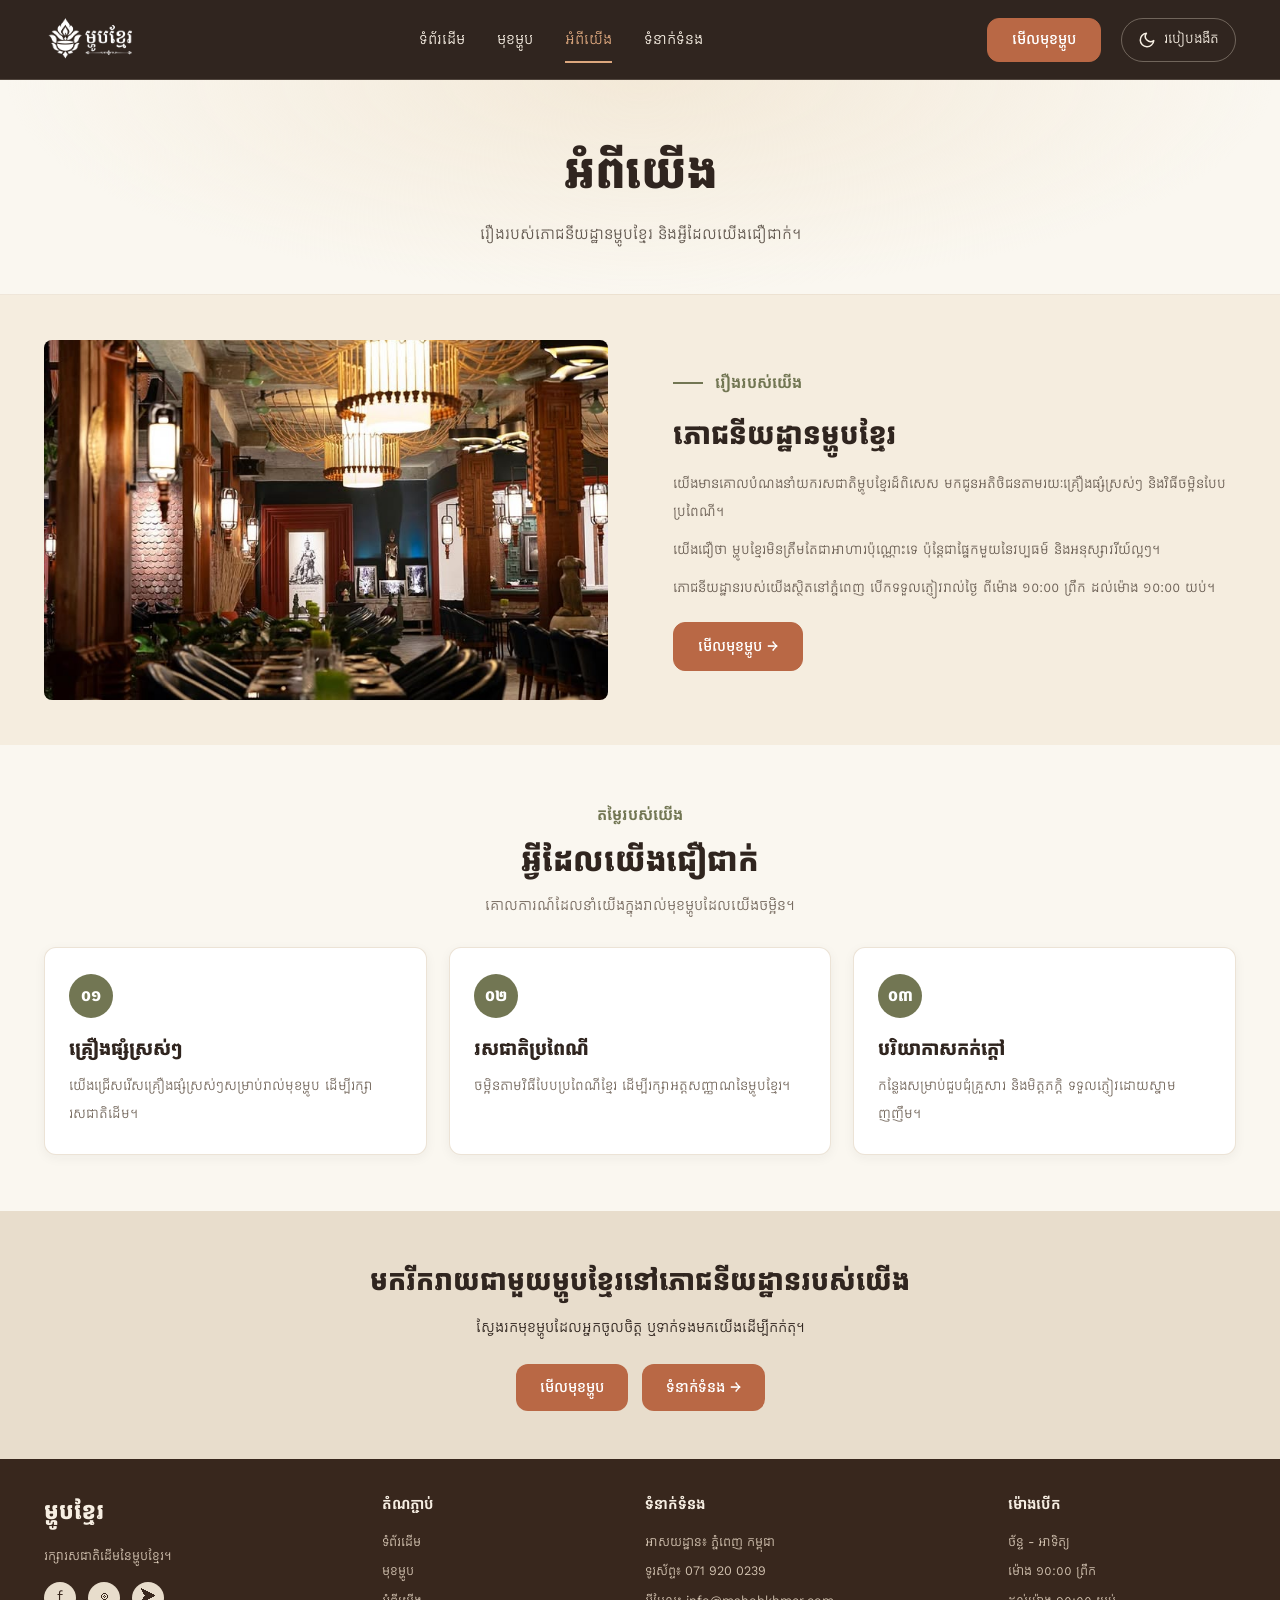
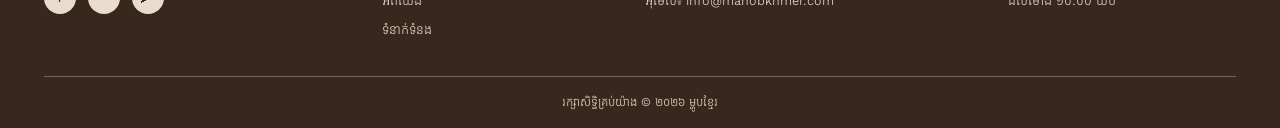
==== commit adf1ac37: "update dark mode" ====
--- a/pages/about.html
+++ b/pages/about.html
@@ -47,25 +47,40 @@
                 <a href="contact.html" class="nav-link">ទំនាក់ទំនង</a>
             </div>
 
-            <!-- CTA button -->
-            <a href="menu.html" class="btn-primary nav-cta">
-                មើលមុខម្ហូប
-            </a>
-
-            <!-- Dark / light mode toggle -->
-            <button class="theme-toggle" id="theme-toggle" type="button"
-                aria-label="ប្តូរទៅរបៀបងងឹត" aria-pressed="false">
-                <span class="theme-toggle-icon" aria-hidden="true">🌙</span>
-                <span class="theme-toggle-label">របៀបងងឹត</span>
-            </button>
-
-            <!-- Mobile menu button -->
-            <button class="nav-toggle" type="button" aria-label="បើក/បិទម៉ឺនុយ" aria-expanded="false"
-                aria-controls="nav-links">
-                <span></span>
-                <span></span>
-                <span></span>
-            </button>
+            <!-- Buttons: CTA + theme toggle + mobile menu (always 20px apart) -->
+            <div class="nav-actions">
+
+                <a href="menu.html" class="btn-primary nav-cta">មើលមុខម្ហូប</a>
+
+                <!-- Dark / light mode toggle.
+                     Both icons and both labels stay in the DOM (CSS shows the right one),
+                     so the button keeps the same width in either theme. -->
+                <button class="theme-toggle" id="theme-toggle" type="button"
+                    aria-label="ប្តូរទៅរបៀបងងឹត" aria-pressed="false">
+                    <span class="theme-toggle-icon" aria-hidden="true">
+                        <svg class="icon-moon" viewBox="0 0 24 24">
+                            <path d="M21 12.79A9 9 0 1 1 11.21 3 7 7 0 0 0 21 12.79z" />
+                        </svg>
+                        <svg class="icon-sun" viewBox="0 0 24 24">
+                            <circle cx="12" cy="12" r="5" />
+                            <path d="M12 1v2M12 21v2M4.22 4.22l1.42 1.42M18.36 18.36l1.42 1.42M1 12h2M21 12h2M4.22 19.78l1.42-1.42M18.36 5.64l1.42-1.42" />
+                        </svg>
+                    </span>
+                    <span class="theme-toggle-label" aria-hidden="true">
+                        <span class="label-dark">របៀបងងឹត</span>
+                        <span class="label-light">របៀបភ្លឺ</span>
+                    </span>
+                </button>
+
+                <!-- Mobile menu button -->
+                <button class="nav-toggle" type="button" aria-label="បើក/បិទម៉ឺនុយ" aria-expanded="false"
+                    aria-controls="nav-links">
+                    <span></span>
+                    <span></span>
+                    <span></span>
+                </button>
+
+            </div>
 
         </nav>
     </header>
@@ -282,19 +297,28 @@
             const root = document.documentElement;
             const button = document.getElementById("theme-toggle");
             if (!button) return;
-
+            let fadeTimer;
+
+            // Icons and labels are switched by CSS from data-theme;
+            // JS only keeps the accessibility attributes in sync.
             function updateThemeButton() {
                 const isDark = root.getAttribute("data-theme") === "dark";
                 button.setAttribute("aria-pressed", String(isDark));
                 button.setAttribute("aria-label", isDark ? "ប្តូរទៅរបៀបភ្លឺ" : "ប្តូរទៅរបៀបងងឹត");
-                button.querySelector(".theme-toggle-icon").textContent = isDark ? "☀️" : "🌙";
-                button.querySelector(".theme-toggle-label").textContent = isDark ? "របៀបភ្លឺ" : "របៀបងងឹត";
             }
 
             updateThemeButton();
             button.addEventListener("click", function () {
                 const nextTheme = root.getAttribute("data-theme") === "dark" ? "light" : "dark";
+
+                // Short class that turns on the colour cross-fade
+                root.classList.add("theme-changing");
                 root.setAttribute("data-theme", nextTheme);
+                clearTimeout(fadeTimer);
+                fadeTimer = setTimeout(function () {
+                    root.classList.remove("theme-changing");
+                }, 450);
+
                 try {
                     localStorage.setItem("khmer-food-theme", nextTheme);
                 } catch (error) {}
--- a/css/page.css
+++ b/css/page.css
@@ -1,6 +1,7 @@
 /* ========================================
    PAGES.CSS: shared by menu, about, contact
-   Load AFTER style.css (uses its colour variables)
+   Uses the colour tokens defined in style.css (light + dark),
+   so it contains no theme-specific colours of its own.
 ======================================== */
 
 /* ----- Page banner ----- */
@@ -8,9 +9,9 @@
     padding: 56px 0 44px;
     text-align: center;
     background:
-        radial-gradient(ellipse at 50% 0%, #F3E9D8 0%, rgba(250, 247, 240, 0) 70%),
+        radial-gradient(ellipse at 50% 0%, var(--glow) 0%, transparent 70%),
         var(--ivory);
-    border-bottom: 1px solid rgba(232, 221, 204, 0.6);
+    border-bottom: 1px solid var(--line);
 }
 
 .page-hero h1 {
@@ -24,7 +25,7 @@
 .page-lead {
     max-width: 560px;
     margin: 10px auto 0;
-    color: #62584F;
+    color: var(--text-soft);
     font-size: 16px;
     line-height: 2;
     text-wrap: pretty;
@@ -36,8 +37,8 @@
     position: sticky;
     top: var(--navbar-height);
     z-index: 50;
-    background: rgba(250, 247, 240, 0.96);
-    border-bottom: 1px solid rgba(232, 221, 204, 0.6);
+    background: var(--tabs-bg);
+    border-bottom: 1px solid var(--line);
 }
 
 .menu-tabs-inner {
@@ -67,7 +68,7 @@
 .menu-tab:hover {
     border-color: var(--terracotta);
     background: var(--terracotta);
-    color: var(--white);
+    color: var(--btn-text);
 }
 
 .menu-category {
@@ -93,7 +94,7 @@
 }
 
 .category-count {
-    color: #766A5F;
+    color: var(--text-muted);
     font-size: 14px;
 }
 
@@ -108,7 +109,7 @@
 .cta-band {
     margin-top: 56px;
     padding: 48px 0;
-    background: var(--sand);
+    background: var(--band-bg);
     color: var(--espresso);
     text-align: center;
 }
@@ -141,7 +142,7 @@
     padding: 10px 24px;
     border-radius: 12px;
     background: var(--terracotta);
-    color: var(--white);
+    color: var(--btn-text);
     font-size: 15px;
     font-weight: 500;
     transition: all 0.25s ease;
@@ -157,7 +158,7 @@
     padding: 10px 24px;
     border-radius: 12px;
     background: var(--terracotta);
-    color: var(--white);
+    color: var(--btn-text);
     font-size: 15px;
     font-weight: 500;
     transition: all 0.25s ease;
@@ -165,7 +166,7 @@
 
 .btn-ghost:hover {
     background: var(--terracotta-dark);
-    color: var(--white);
+    color: var(--btn-text);
 }
 
 
@@ -183,7 +184,7 @@
 .value-card {
     padding: 26px 24px;
     background: var(--white);
-    border: 1px solid rgba(232, 221, 204, 0.8);
+    border: 1px solid var(--card-border);
     border-radius: 12px;
     box-shadow: 0 3px 12px rgba(48, 37, 31, 0.05);
     transition: transform 0.3s ease, box-shadow 0.3s ease;
@@ -203,7 +204,7 @@
     margin-bottom: 14px;
     border-radius: 50%;
     background: var(--olive);
-    color: var(--white);
+    color: var(--on-olive);
     font-weight: 700;
 }
 
@@ -214,7 +215,7 @@
 }
 
 .value-card p {
-    color: #766A5F;
+    color: var(--text-muted);
     font-size: 14px;
     line-height: 2;
 }
@@ -244,7 +245,7 @@
     gap: 14px;
     padding: 16px 18px;
     background: var(--white);
-    border: 1px solid rgba(232, 221, 204, 0.8);
+    border: 1px solid var(--card-border);
     border-radius: 12px;
 }
 
@@ -256,7 +257,7 @@
     height: 40px;
     flex-shrink: 0;
     border-radius: 50%;
-    background: #F3E9D8;
+    background: var(--glow);
     color: var(--terracotta-dark);
 }
 
@@ -278,7 +279,7 @@
 
 .contact-item span,
 .contact-item a {
-    color: #766A5F;
+    color: var(--text-muted);
     font-size: 14px;
     overflow-wrap: anywhere;
 }
@@ -290,7 +291,7 @@
 .contact-form {
     padding: 28px;
     background: var(--white);
-    border: 1px solid rgba(232, 221, 204, 0.8);
+    border: 1px solid var(--card-border);
     border-radius: 14px;
     box-shadow: 0 8px 24px rgba(48, 37, 31, 0.06);
 }
@@ -304,7 +305,7 @@
 
 .form-note {
     margin-bottom: 20px;
-    color: #766A5F;
+    color: var(--text-muted);
     font-size: 14px;
 }
 
@@ -358,7 +359,7 @@
 .map-wrap {
     margin-top: 40px;
     overflow: hidden;
-    border: 1px solid rgba(232, 221, 204, 0.8);
+    border: 1px solid var(--card-border);
     border-radius: 14px;
     box-shadow: 0 8px 24px rgba(48, 37, 31, 0.06);
 }
@@ -415,150 +416,4 @@
     .map-wrap iframe {
         height: 280px;
     }
-}
-
-/* ========================================
-   DARK MODE
-   Activated by <html data-theme="dark">
-======================================== */
-html[data-theme="dark"] {
-    color-scheme: dark;
-    --ivory: #171613;
-    --white: #24221e;
-    --espresso: #f3eadf;
-    --olive: #a9ad83;
-    --sand: #454037;
-    --terracotta: #d58a65;
-    --terracotta-dark: #bd7451;
-    --nav-text: #f7efe3;
-    --nav-accent: #e5b18a;
-    --nav-line: rgba(232, 221, 204, 0.18);
-}
-
-html[data-theme="dark"] body {
-    background: #171613;
-    color: #eee5da;
-}
-
-html[data-theme="dark"] .navbar {
-    background: #100f0d;
-}
-
-html[data-theme="dark"] .page-hero {
-    background: radial-gradient(ellipse at 50% 0%, #30291f 0%, rgba(23, 22, 19, 0) 70%), #171613;
-    border-color: #39342c;
-}
-
-html[data-theme="dark"] .page-lead,
-html[data-theme="dark"] .category-count,
-html[data-theme="dark"] .section-heading > p:last-child,
-html[data-theme="dark"] .food-description,
-html[data-theme="dark"] .specialty-content > p:not(.eyebrow),
-html[data-theme="dark"] .about-content p,
-html[data-theme="dark"] .contact-info p,
-html[data-theme="dark"] .form-group label {
-    color: #c5bbae;
-}
-
-html[data-theme="dark"] .food-card,
-html[data-theme="dark"] .specialty-content,
-html[data-theme="dark"] .contact-form,
-html[data-theme="dark"] .value-card,
-html[data-theme="dark"] .about-card,
-html[data-theme="dark"] .info-card {
-    background: #24221e;
-    border-color: #403a31;
-    color: #eee5da;
-}
-
-html[data-theme="dark"] .menu-tabs {
-    background: rgba(23, 22, 19, 0.96);
-    border-color: #39342c;
-}
-
-html[data-theme="dark"] .menu-tab {
-    background: #24221e;
-    color: #eee5da;
-    border-color: #51483c;
-}
-
-html[data-theme="dark"] .menu-tab:hover {
-    background: var(--terracotta);
-    color: #171613;
-}
-
-html[data-theme="dark"] .form-group input,
-html[data-theme="dark"] .form-group textarea,
-html[data-theme="dark"] select {
-    background: #191815;
-    color: #f3eadf;
-    border-color: #51483c;
-}
-
-html[data-theme="dark"] .map-wrap {
-    border-color: #403a31;
-}
-
-html[data-theme="dark"] .cta-band {
-    background: #30291f;
-    color: #f3eadf;
-}
-
-html[data-theme="dark"] .hero,
-html[data-theme="dark"] .specialty-section,
-html[data-theme="dark"] .all-section,
-html[data-theme="dark"] .menu-category,
-html[data-theme="dark"] .about-section,
-html[data-theme="dark"] .contact-section,
-html[data-theme="dark"] section {
-    border-color: #39342c;
-}
-
-html[data-theme="dark"] .btn-outline {
-    color: #f3eadf;
-    border-color: #786b59;
-}
-
-.theme-toggle {
-    display: inline-flex;
-    align-items: center;
-    justify-content: center;
-    gap: 8px;
-    flex-shrink: 0;
-    min-height: 42px;
-    padding: 8px 13px;
-    border: 1px solid rgba(232, 221, 204, 0.35);
-    border-radius: 999px;
-    background: transparent;
-    color: var(--nav-text);
-    font: inherit;
-    font-size: 14px;
-    line-height: 1.3;
-    cursor: pointer;
-    transition: background 0.2s ease, border-color 0.2s ease;
-}
-
-.theme-toggle:hover {
-    background: rgba(255, 255, 255, 0.1);
-    border-color: var(--nav-accent);
-}
-
-.theme-toggle:focus-visible {
-    outline: 2px solid var(--nav-accent);
-    outline-offset: 3px;
-}
-
-@media (max-width: 900px) {
-    .theme-toggle {
-        margin-left: auto;
-        min-height: 38px;
-        padding: 6px 10px;
-    }
-}
-
-@media (max-width: 680px) {
-    .theme-toggle {
-        font-size: 12px;
-        padding: 6px 8px;
-    }
-}
+}
--- a/css/style.css
+++ b/css/style.css
@@ -2,6 +2,9 @@
    1. DESIGN SYSTEM
 ======================================== */
 :root {
+    color-scheme: light;
+
+    /* Core palette */
     --ivory: #FAF7F0;
     --white: #FFFFFF;
     --espresso: #30251F;
@@ -10,14 +13,43 @@
     --terracotta: #B96845;
     --terracotta-dark: #965035;
 
-    /* Navbar colours (espresso navbar) */
+    /* Text tones */
+    --text-soft: #62584F;
+    --text-body: #6B5F54;
+    --text-muted: #766A5F;
+
+    /* Surfaces */
+    --surface-alt: #F5EDDF;
+    --glow: #F3E9D8;
+    --band-bg: #E8DDCC;
+    --tabs-bg: rgba(250, 247, 240, 0.96);
+    --card-border: rgba(232, 221, 204, 0.8);
+    --line: rgba(232, 221, 204, 0.6);
+
+    /* Text that sits on coloured fills */
+    --btn-text: #FFFFFF;
+    --on-olive: #FFFFFF;
+
+    /* Navbar (always dark, in both themes) */
+    --nav-bg: #30251F;
     --nav-text: #F7EFE3;
     --nav-accent: #DCA77E;
     --nav-line: rgba(232, 221, 204, 0.18);
 
+    /* Footer */
+    --footer-bg: #38271D;
+    --footer-border: #38271D;
+
+    /* Khmer pattern behind the hero */
+    --pattern-blend: multiply;
+    --pattern-opacity: 0.14;
+    --pattern-filter: none;
+
     --navbar-height: 80px;
     --container-width: 1240px;
     --gutter: 24px;
+    --nav-gap: 20px;        /* space between the navbar buttons */
+    --control-height: 44px; /* same height for every navbar button */
 }
 
 * {
@@ -85,7 +117,7 @@
     width: 100%;
     height: var(--navbar-height);
     z-index: 1000;
-    background: var(--espresso);
+    background: var(--nav-bg);
     border-bottom: 1px solid var(--nav-line);
 }
 
@@ -141,18 +173,35 @@
     background: var(--nav-accent);
 }
 
-.nav-cta {
+/* Button group on the right: CTA + theme toggle + menu button.
+   Every button is --nav-gap (20px) apart and the same height. */
+.nav-actions {
+    display: flex;
+    align-items: center;
+    gap: var(--nav-gap);
     flex-shrink: 0;
+}
+
+.nav-actions .nav-cta {
+    display: inline-flex;
+    align-items: center;
+    justify-content: center;
+    flex-shrink: 0;
+    min-height: var(--control-height);
+    padding-top: 0;
+    padding-bottom: 0;
+    white-space: nowrap;
 }
 
 .nav-toggle {
     display: none;
     flex-direction: column;
     justify-content: center;
+    flex-shrink: 0;
     gap: 5px;
-    width: 42px;
-    height: 42px;
-    padding: 10px;
+    width: var(--control-height);
+    height: var(--control-height);
+    padding: 12px;
     border: 1px solid rgba(232, 221, 204, 0.35);
     border-radius: 10px;
     background: transparent;
@@ -194,7 +243,7 @@
 }
 
 .btn-primary {
-    color: var(--white);
+    color: var(--btn-text);
     background: var(--terracotta);
     border: 1px solid var(--terracotta);
 }
@@ -202,7 +251,7 @@
 .btn-primary:hover {
     background: var(--terracotta-dark);
     border-color: var(--terracotta-dark);
-    color: var(--white);
+    color: var(--btn-text);
     transform: translateY(-2px);
 }
 
@@ -214,7 +263,8 @@
 
 .btn-outline:hover {
     background: var(--terracotta);
-    color: var(--white);
+    border-color: var(--terracotta);
+    color: var(--btn-text);
 }
 
 
@@ -226,7 +276,7 @@
     isolation: isolate;          /* makes z-index: -1 work */
     overflow: hidden;
     background:
-        radial-gradient(ellipse at 76% 45%, #F3E9D8 0%, rgba(250, 247, 240, 0) 60%),
+        radial-gradient(ellipse at 76% 45%, var(--glow) 0%, transparent 60%),
         var(--ivory);
 }
 
@@ -236,8 +286,9 @@
     inset: 0;
     z-index: -1;
     background: url("../images/pattern-khmer.png") center / 260px repeat;
-    mix-blend-mode: multiply;
-    opacity: 0.14;
+    mix-blend-mode: var(--pattern-blend);
+    opacity: var(--pattern-opacity);
+    filter: var(--pattern-filter);
     -webkit-mask-image: linear-gradient(to bottom, #000 55%, transparent 100%);
     mask-image: linear-gradient(to bottom, #000 55%, transparent 100%);
     pointer-events: none;
@@ -290,7 +341,7 @@
 .hero-description {
     max-width: 480px;
     margin-top: 18px;
-    color: #62584F;
+    color: var(--text-soft);
     font-size: 17px;
     line-height: 2;
     text-wrap: pretty;
@@ -322,7 +373,7 @@
 }
 
 .hero-facts span {
-    color: #766A5F;
+    color: var(--text-muted);
     font-size: 13px;
 }
 
@@ -415,7 +466,7 @@
     border: 4px solid var(--ivory);
     border-radius: 50%;
     background: var(--olive);
-    color: var(--white);
+    color: var(--on-olive);
     font-size: 13px;
     font-weight: 600;
     line-height: 1.5;
@@ -433,7 +484,7 @@
     flex-direction: column;
     padding: 14px 20px;
     background: var(--white);
-    border: 1px solid rgba(232, 221, 204, 0.8);
+    border: 1px solid var(--card-border);
     border-radius: 14px;
     box-shadow: 0 14px 32px rgba(48, 37, 31, 0.14);
     line-height: 1.6;
@@ -509,7 +560,7 @@
 .specialty-content > p:not(.eyebrow) {
     margin-bottom: 20px;
     max-width: 460px;
-    color: #6B5F54;
+    color: var(--text-body);
     font-size: 15px;
     line-height: 2;
     text-wrap: pretty;
@@ -579,7 +630,7 @@
 
 .section-heading>p:last-child {
     margin-top: 6px;
-    color: #766A5F;
+    color: var(--text-muted);
     font-size: 15px;
 }
 
@@ -596,7 +647,7 @@
 .food-card {
     overflow: hidden;
     background: var(--white);
-    border: 1px solid rgba(232, 221, 204, 0.8);
+    border: 1px solid var(--card-border);
     border-radius: 10px;
     box-shadow: 0 3px 12px rgba(48, 37, 31, 0.05);
     transition: transform 0.3s ease,
@@ -632,7 +683,7 @@
 .food-description {
     min-height: 58px;
     margin-top: 8px;
-    color: #766A5F;
+    color: var(--text-muted);
     font-size: 13px;
     line-height: 1.9;
 }
@@ -668,7 +719,7 @@
 ======================================== */
 .about-section {
     padding: 45px 0;
-    background: #F5EDDF;
+    background: var(--surface-alt);
 }
 
 .about-grid {
@@ -698,7 +749,7 @@
 
 .about-content>p:not(.eyebrow) {
     margin-bottom: 10px;
-    color: #6B5F54;
+    color: var(--text-body);
     font-size: 14px;
     line-height: 2;
 }
@@ -712,7 +763,8 @@
    8. FOOTER
 ======================================== */
 .footer {
-    background: #38271D;
+    background: var(--footer-bg);
+    box-shadow: inset 0 1px 0 var(--footer-border);   /* top line, adds no height */
     color: #F7EFE3;
     padding-top: 32px;
 }
@@ -781,7 +833,7 @@
 
 .social-links a:hover {
     background: var(--terracotta);
-    color: var(--white);
+    color: var(--btn-text);
     transform: translateY(-2px);
 }
 
@@ -804,7 +856,9 @@
         display: flex;
     }
 
-    .nav-cta {
+    /* The big CTA hides; the theme toggle and menu button stay,
+       still 20px apart, pushed to the right of the logo */
+    .nav-actions .nav-cta {
         display: none;
     }
 
@@ -818,7 +872,7 @@
         align-items: stretch;
         gap: 0;
         padding: 8px var(--gutter) 16px;
-        background: var(--espresso);
+        background: var(--nav-bg);
         border-bottom: 1px solid var(--nav-line);
         box-shadow: 0 16px 28px rgba(0, 0, 0, 0.25);
         display: none;
@@ -947,116 +1001,21 @@
     }
 }
 
+
 /* ========================================
-   DARK MODE
-   Activated by <html data-theme="dark">
+   10. THEME TOGGLE BUTTON
+   Both labels / icons are always in the DOM and share one grid cell,
+   so the button is always as wide as the longer one. Switching theme
+   can therefore never move the other navbar buttons.
 ======================================== */
-html[data-theme="dark"] {
-    color-scheme: dark;
-    --ivory: #171613;
-    --white: #24221e;
-    --espresso: #f3eadf;
-    --olive: #a9ad83;
-    --sand: #454037;
-    --terracotta: #d58a65;
-    --terracotta-dark: #bd7451;
-    --nav-text: #f7efe3;
-    --nav-accent: #e5b18a;
-    --nav-line: rgba(232, 221, 204, 0.18);
-}
-
-html[data-theme="dark"] body {
-    background: #171613;
-    color: #eee5da;
-}
-
-html[data-theme="dark"] .navbar {
-    background: #100f0d;
-}
-
-html[data-theme="dark"] .page-hero {
-    background: radial-gradient(ellipse at 50% 0%, #30291f 0%, rgba(23, 22, 19, 0) 70%), #171613;
-    border-color: #39342c;
-}
-
-html[data-theme="dark"] .page-lead,
-html[data-theme="dark"] .category-count,
-html[data-theme="dark"] .section-heading > p:last-child,
-html[data-theme="dark"] .food-description,
-html[data-theme="dark"] .specialty-content > p:not(.eyebrow),
-html[data-theme="dark"] .about-content p,
-html[data-theme="dark"] .contact-info p,
-html[data-theme="dark"] .form-group label {
-    color: #c5bbae;
-}
-
-html[data-theme="dark"] .food-card,
-html[data-theme="dark"] .specialty-content,
-html[data-theme="dark"] .contact-form,
-html[data-theme="dark"] .value-card,
-html[data-theme="dark"] .about-card,
-html[data-theme="dark"] .info-card {
-    background: #24221e;
-    border-color: #403a31;
-    color: #eee5da;
-}
-
-html[data-theme="dark"] .menu-tabs {
-    background: rgba(23, 22, 19, 0.96);
-    border-color: #39342c;
-}
-
-html[data-theme="dark"] .menu-tab {
-    background: #24221e;
-    color: #eee5da;
-    border-color: #51483c;
-}
-
-html[data-theme="dark"] .menu-tab:hover {
-    background: var(--terracotta);
-    color: #171613;
-}
-
-html[data-theme="dark"] .form-group input,
-html[data-theme="dark"] .form-group textarea,
-html[data-theme="dark"] select {
-    background: #191815;
-    color: #f3eadf;
-    border-color: #51483c;
-}
-
-html[data-theme="dark"] .map-wrap {
-    border-color: #403a31;
-}
-
-html[data-theme="dark"] .cta-band {
-    background: #30291f;
-    color: #f3eadf;
-}
-
-html[data-theme="dark"] .hero,
-html[data-theme="dark"] .specialty-section,
-html[data-theme="dark"] .all-section,
-html[data-theme="dark"] .menu-category,
-html[data-theme="dark"] .about-section,
-html[data-theme="dark"] .contact-section,
-html[data-theme="dark"] section {
-    border-color: #39342c;
-}
-
-html[data-theme="dark"] .btn-outline {
-    color: #f3eadf;
-    border-color: #786b59;
-}
-
 .theme-toggle {
     display: inline-flex;
     align-items: center;
     justify-content: center;
     gap: 8px;
     flex-shrink: 0;
-    min-height: 42px;
-    padding: 8px 13px;
+    min-height: var(--control-height);
+    padding: 0 16px;
     border: 1px solid rgba(232, 221, 204, 0.35);
     border-radius: 999px;
     background: transparent;
@@ -1064,13 +1023,15 @@
     font: inherit;
     font-size: 14px;
     line-height: 1.3;
+    white-space: nowrap;
     cursor: pointer;
-    transition: background 0.2s ease, border-color 0.2s ease;
+    transition: background 0.2s ease, border-color 0.2s ease, color 0.2s ease;
 }
 
 .theme-toggle:hover {
     background: rgba(255, 255, 255, 0.1);
     border-color: var(--nav-accent);
+    color: var(--nav-accent);
 }
 
 .theme-toggle:focus-visible {
@@ -1078,17 +1039,125 @@
     outline-offset: 3px;
 }
 
-@media (max-width: 900px) {
+.theme-toggle-icon,
+.theme-toggle-label {
+    display: inline-grid;
+    align-items: center;
+}
+
+.theme-toggle-icon {
+    width: 18px;
+    height: 18px;
+    place-items: center;
+}
+
+.theme-toggle-icon svg {
+    grid-area: 1 / 1;
+    width: 18px;
+    height: 18px;
+    fill: none;
+    stroke: currentColor;
+    stroke-width: 2;
+    stroke-linecap: round;
+    stroke-linejoin: round;
+}
+
+.theme-toggle-label {
+    justify-items: start;      /* text stays next to the icon in both themes */
+}
+
+.theme-toggle-label > span {
+    grid-area: 1 / 1;
+}
+
+/* Light theme: show the moon + "dark mode" (what the click will do) */
+.icon-sun,
+.label-light {
+    visibility: hidden;
+}
+
+/* Dark theme: show the sun + "light mode" */
+html[data-theme="dark"] .icon-moon,
+html[data-theme="dark"] .label-dark {
+    visibility: hidden;
+}
+
+html[data-theme="dark"] .icon-sun,
+html[data-theme="dark"] .label-light {
+    visibility: visible;
+}
+
+/* Narrow phones: icon only (still has an aria-label) */
+@media (max-width: 520px) {
     .theme-toggle {
-        margin-left: auto;
-        min-height: 38px;
-        padding: 6px 10px;
-    }
-}
-
-@media (max-width: 680px) {
-    .theme-toggle {
-        font-size: 12px;
-        padding: 6px 8px;
-    }
-}
+        width: var(--control-height);
+        padding: 0;
+    }
+
+    .theme-toggle-label {
+        display: none;
+    }
+}
+
+
+/* ========================================
+   11. DARK MODE
+   Activated by <html data-theme="dark">.
+   Only the colour tokens change here, so the layout is
+   identical in both themes. Page-specific tokens in page.css
+   use these same names.
+======================================== */
+html[data-theme="dark"] {
+    color-scheme: dark;
+
+    --ivory: #16130F;
+    --white: #211D18;
+    --espresso: #F3EADF;
+    --olive: #A9AD83;
+    --sand: #3A332A;
+    --terracotta: #D98A60;
+    --terracotta-dark: #EBA67F;   /* hover fill + accent text: lighter, not darker */
+
+    --text-soft: #CFC5B8;
+    --text-body: #C9BFB2;
+    --text-muted: #B5AA9C;
+
+    --surface-alt: #1C1813;
+    --glow: #2A2218;
+    --band-bg: #2A2218;
+    --tabs-bg: rgba(22, 19, 15, 0.96);
+    --card-border: #3A332A;
+    --line: #3A332A;
+
+    --btn-text: #1A110B;          /* dark text on the light terracotta */
+    --on-olive: #17160F;
+
+    --nav-bg: #0F0D0A;
+    --nav-accent: #E5B18A;
+    --nav-line: rgba(232, 221, 204, 0.14);
+
+    --footer-bg: #0F0D0A;
+    --footer-border: #2A241D;
+
+    /* Khmer pattern: lighten a faint gold on dark instead of multiplying */
+    --pattern-blend: screen;
+    --pattern-opacity: 0.07;
+    --pattern-filter: none;
+}
+
+html[data-theme="dark"] body {
+    background: var(--ivory);
+    color: var(--espresso);
+}
+
+/* Smooth cross-fade when the button is pressed (class added by JS for ~0.4s) */
+@media (prefers-reduced-motion: no-preference) {
+
+    html.theme-changing,
+    html.theme-changing *,
+    html.theme-changing *::before,
+    html.theme-changing *::after {
+        transition: background-color 0.35s ease, color 0.35s ease,
+            border-color 0.35s ease, box-shadow 0.35s ease, fill 0.35s ease !important;
+    }
+}
